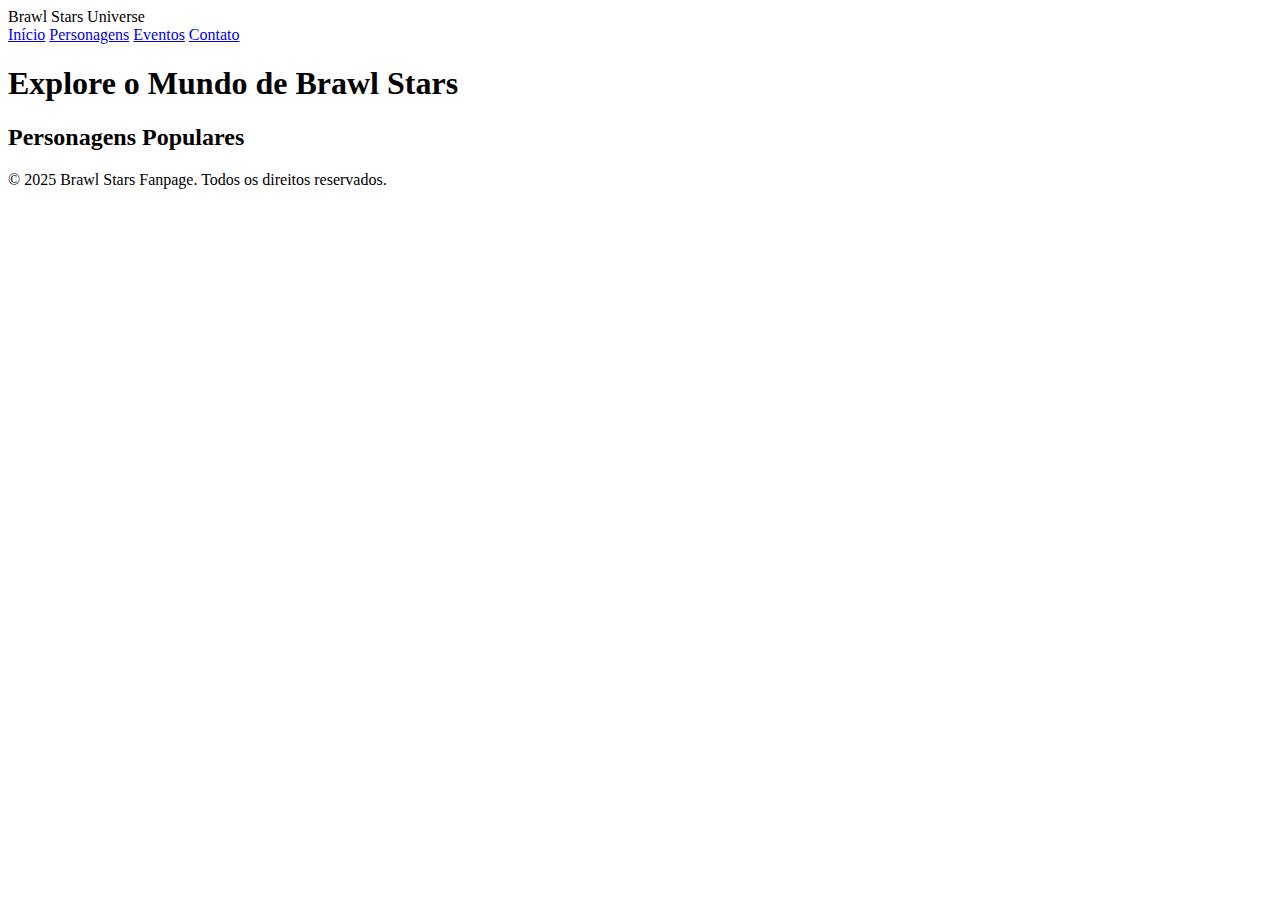
==== Brawl Stars/index.html @ bf9f19b7 "remodelagem total do site" ====
<!DOCTYPE html>
<html lang="pt-BR">
<head>
  <meta charset="UTF-8">
  <meta name="viewport" content="width=device-width, initial-scale=1.0">
  <title>Brawl Stars Universe</title>
  <link rel="stylesheet" href="style.css">
</head>
<body>
  <header>Brawl Stars Universe</header>
  <nav>
    <a href="#">Início</a>
    <a href="#personagens">Personagens</a>
    <a href="#eventos">Eventos</a>
    <a href="#contato">Contato</a>
  </nav>
  <section class="hero">
    <h1>Explore o Mundo de Brawl Stars</h1>
  </section>
  <section class="content" id="personagens">
    <h2>Personagens Populares</h2>
    <div class="character-card" id="cards-container"></div>
  </section>
  <footer>
    &copy; 2025 Brawl Stars Fanpage. Todos os direitos reservados.
  </footer>
  <script src="script.js"></script>
</body>
</html>
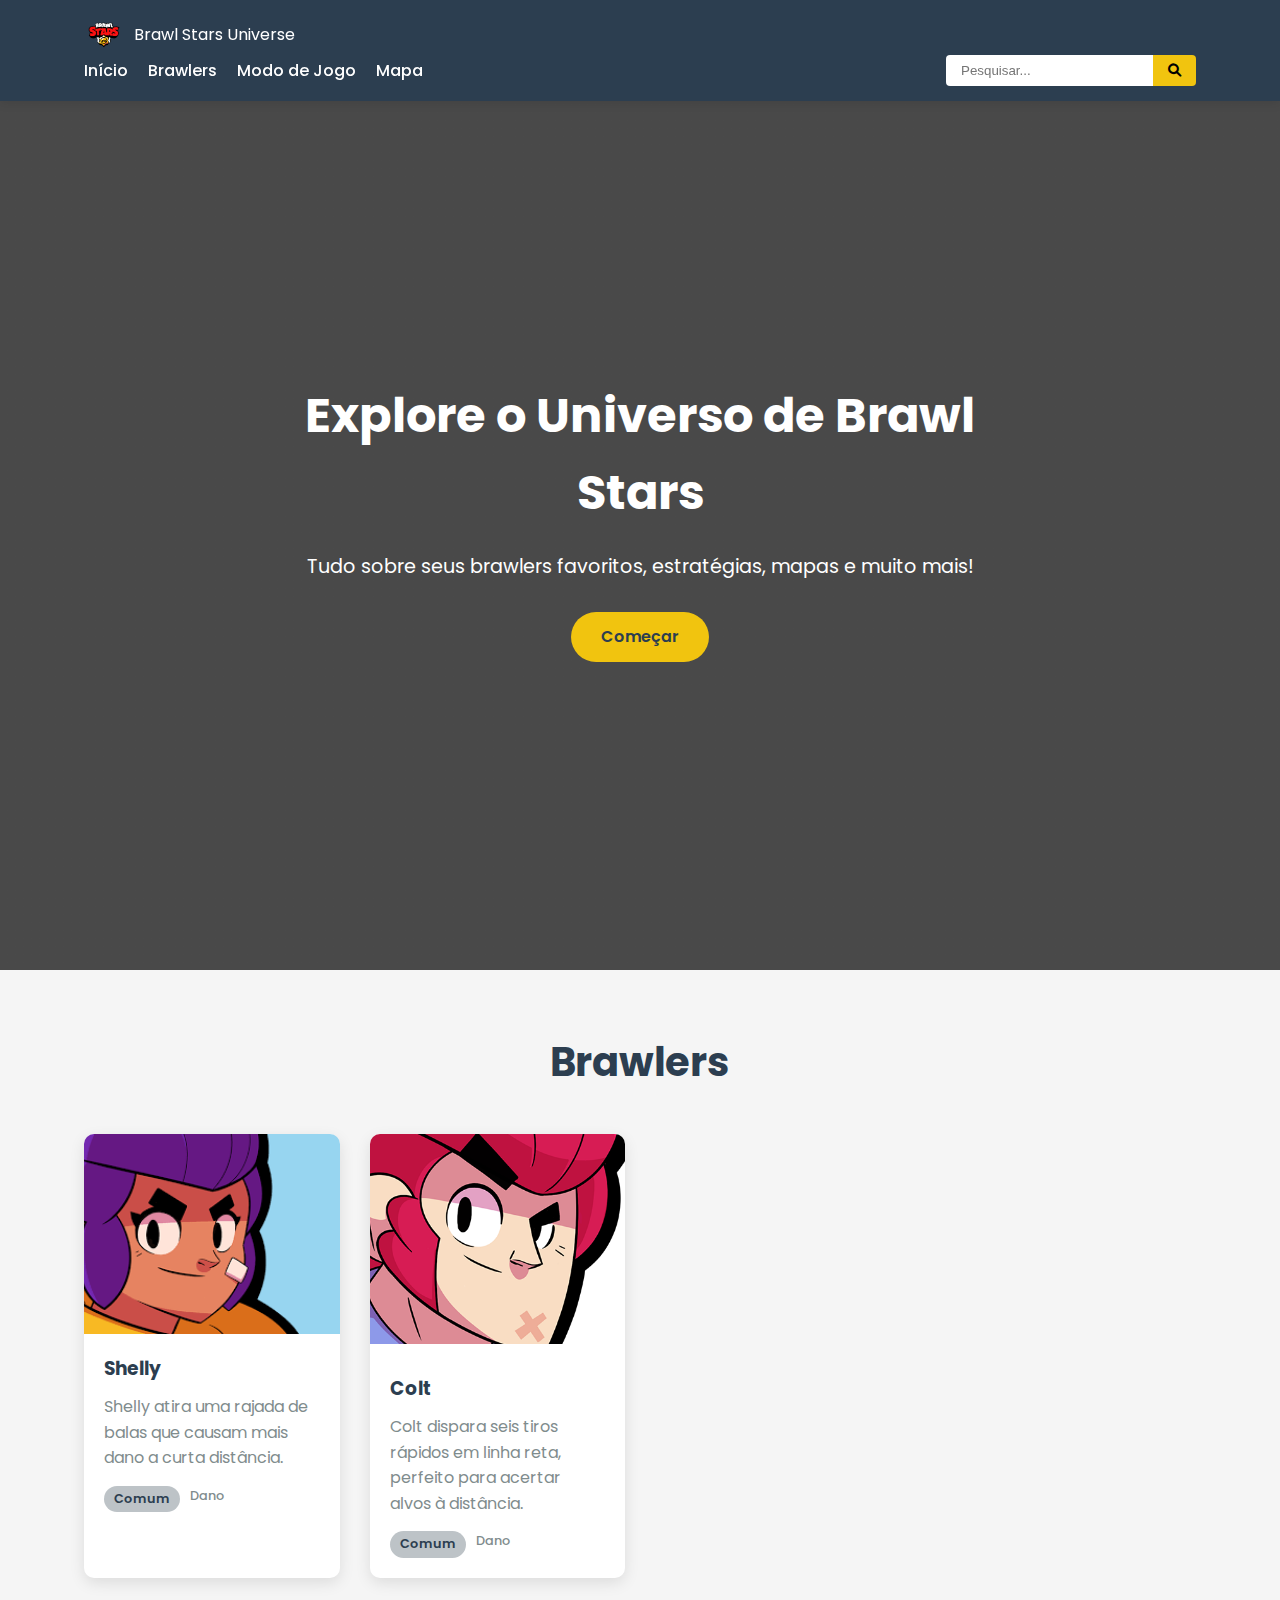
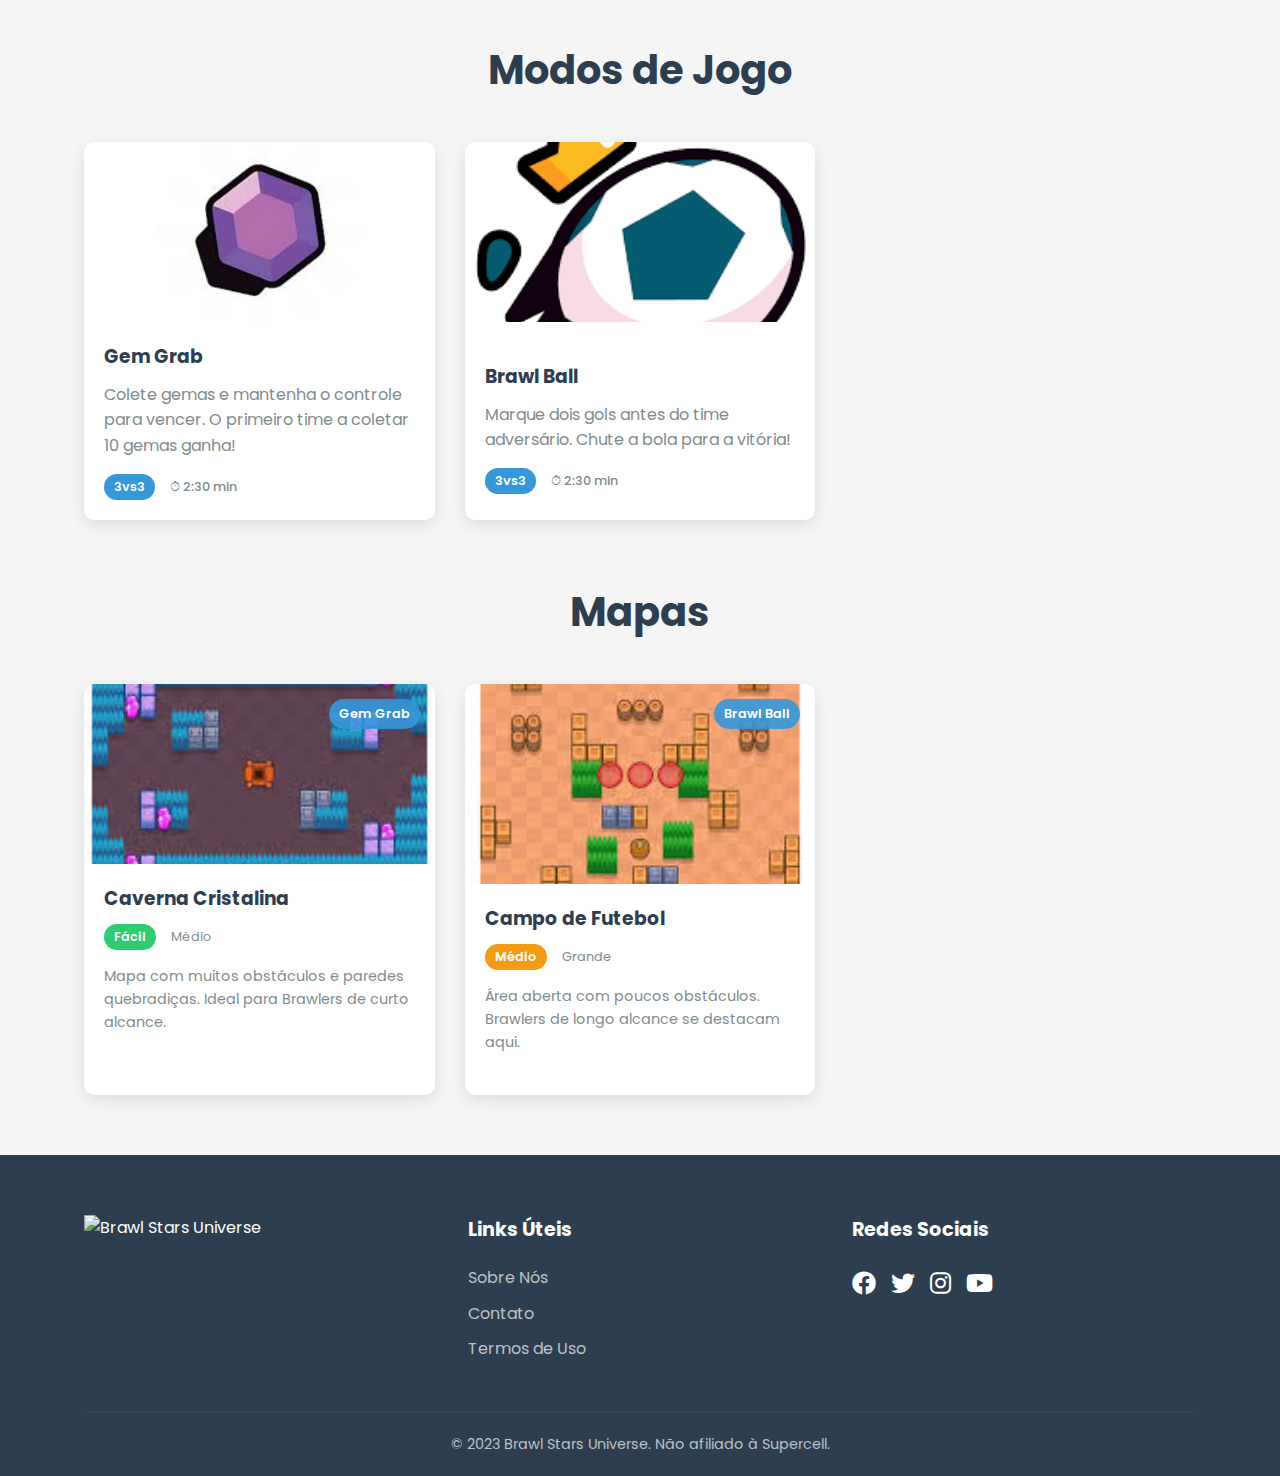
==== commit ad3ea13c: "Remodelagem total do site" ====
--- a/Brawl Stars/index.html
+++ b/Brawl Stars/index.html
@@ -1,29 +1,195 @@
 <!DOCTYPE html>
-<html lang="pt-BR">
+<html lang="pt-br">
 <head>
-  <meta charset="UTF-8">
-  <meta name="viewport" content="width=device-width, initial-scale=1.0">
-  <title>Brawl Stars Universe</title>
-  <link rel="stylesheet" href="style.css">
+    <meta charset="UTF-8">
+    <meta name="viewport" content="width=device-width, initial-scale=1.0">
+    <title>Brawl Stars Universe - O Melhor Site sobre Brawl Stars</title>
+    <link rel="stylesheet" href="./CSS/bs.css">
+    <link rel="stylesheet" href="https://cdnjs.cloudflare.com/ajax/libs/font-awesome/6.0.0-beta3/css/all.min.css">
+    <link href="https://fonts.googleapis.com/css2?family=Poppins:wght@300;400;600;700&display=swap" rel="stylesheet">
+    <script src="./JS/bs.js"></script>
 </head>
+
 <body>
-  <header>Brawl Stars Universe</header>
-  <nav>
-    <a href="#">Início</a>
-    <a href="#personagens">Personagens</a>
-    <a href="#eventos">Eventos</a>
-    <a href="#contato">Contato</a>
-  </nav>
-  <section class="hero">
-    <h1>Explore o Mundo de Brawl Stars</h1>
-  </section>
-  <section class="content" id="personagens">
-    <h2>Personagens Populares</h2>
-    <div class="character-card" id="cards-container"></div>
-  </section>
-  <footer>
-    &copy; 2025 Brawl Stars Fanpage. Todos os direitos reservados.
-  </footer>
-  <script src="script.js"></script>
+    <!-- Cabeçalho -->
+    <header class="header">
+        <div class="container">
+            <div class="logo">
+                <img src="./IMG/logo.png" alt="Brawl Stars Logo">
+                <span>Brawl Stars Universe</span>
+            </div>
+            <nav class="navbar">
+                <ul>
+                    <li><a href="#home">Início</a></li>
+                    <li><a href="#brawlers">Brawlers</a></li>
+                    <li><a href="#modes">Modo de Jogo</a></li>
+                    <li><a href="#maps">Mapa</a></li>
+                </ul>
+                <div class="search-box">
+                    <input type="text" placeholder="Pesquisar...">
+                    <button><i class="fas fa-search"></i></button>
+                </div>
+            </nav>
+            <div class="mobile-menu">
+                <i class="fas fa-bars"></i>
+            </div>
+        </div>
+    </header>
+
+    <!-- Hero Section -->
+    <section class="hero" id="home">
+        <div class="hero-content">
+            <h1>Explore o Universo de Brawl Stars</h1>
+            <p>Tudo sobre seus brawlers favoritos, estratégias, mapas e muito mais!</p>
+            <a href="#brawlers" class="btn">Começar</a>
+        </div>
+    </section>
+
+<!-- Seção Brawlers - Com imagens adicionadas manualmente -->
+<section class="brawlers-section" id="brawlers">
+  <div class="container">
+      <h2 class="section-title">Brawlers</h2>
+      <div class="brawlers-grid">
+          <!-- Shelly -->
+          <div class="brawler-card">
+              <div class="brawler-img-container">
+                  <img src="./IMG/shelly.png" alt="Shelly" class="brawler-image">
+              </div>
+              <div class="brawler-info">
+                  <h3>Shelly</h3>
+                  <p>Shelly atira uma rajada de balas que causam mais dano a curta distância.</p>
+                  <div class="brawler-meta">
+                      <span class="brawler-rarity comum">Comum</span>
+                      <span class="brawler-type">Dano</span>
+                  </div>
+              </div>
+          </div>
+          
+          <!-- Colt -->
+          <div class="brawler-card">
+              <div class="brawler-img-container colt-container">
+                  <img src="./IMG/colt.jpg" alt="Colt" class="brawler-image colt-image">
+              </div>
+              <div class="brawler-info">
+                  <h3>Colt</h3>
+                  <p>Colt dispara seis tiros rápidos em linha reta, perfeito para acertar alvos à distância.</p>
+                  <div class="brawler-meta">
+                      <span class="brawler-rarity comum">Comum</span>
+                      <span class="brawler-type">Dano</span>
+                  </div>
+              </div>
+          </div>
+      </div>
+  </div>
+</section>
+
+<!-- Seção Modos de Jogo -->
+<section class="modes-section" id="modes">
+  <div class="container">
+      <h2 class="section-title">Modos de Jogo</h2>
+      <div class="modes-grid">
+          <!-- Gem Grab -->
+          <div class="mode-card">
+              <div class="mode-img-container">
+                  <img src="./IMG/gem grab.jpeg" alt="Gem Grab" class="mode-image">
+              </div>
+              <div class="mode-info">
+                  <h3>Gem Grab</h3>
+                  <p>Colete gemas e mantenha o controle para vencer. O primeiro time a coletar 10 gemas ganha!</p>
+                  <div class="mode-meta">
+                      <span class="mode-type">3vs3</span>
+                      <span class="mode-duration">⏱ 2:30 min</span>
+                  </div>
+              </div>
+          </div>
+          
+          <!-- Brawl Ball -->
+          <div class="mode-card">
+              <div class="mode-img-container brawl-ball-container">
+                  <img src="./IMG/brawl ball.png" alt="Brawl Ball" class="mode-image brawl-ball-image">
+              </div>
+              <div class="mode-info">
+                  <h3>Brawl Ball</h3>
+                  <p>Marque dois gols antes do time adversário. Chute a bola para a vitória!</p>
+                  <div class="mode-meta">
+                      <span class="mode-type">3vs3</span>
+                      <span class="mode-duration">⏱ 2:30 min</span>
+                  </div>
+              </div>
+          </div>
+      </div>
+  </div>
+</section>
+
+<!-- Seção Mapas -->
+<section class="maps-section" id="maps">
+  <div class="container">
+      <h2 class="section-title">Mapas</h2>
+      <div class="maps-grid">
+          <!-- Caverna Cristalina -->
+          <div class="map-card">
+              <div class="map-img-container">
+                  <img src="./IMG/hrm mapa.jpeg" alt="Caverna Cristalina" class="map-image">
+                  <div class="map-mode-badge">Gem Grab</div>
+              </div>
+              <div class="map-info">
+                  <h3>Caverna Cristalina</h3>
+                  <div class="map-meta">
+                      <span class="map-difficulty easy">Fácil</span>
+                      <span class="map-size">Médio</span>
+                  </div>
+                  <p>Mapa com muitos obstáculos e paredes quebradiças. Ideal para Brawlers de curto alcance.</p>
+              </div>
+          </div>
+          
+          <!-- Campo de Futebol -->
+          <div class="map-card football-field-card">
+              <div class="map-img-container football-field-container">
+                  <img src="./IMG/dt.jpeg" alt="Campo de Futebol" class="map-image football-field-image">
+                  <div class="map-mode-badge">Brawl Ball</div>
+              </div>
+              <div class="map-info">
+                  <h3>Campo de Futebol</h3>
+                  <div class="map-meta">
+                      <span class="map-difficulty medium">Médio</span>
+                      <span class="map-size">Grande</span>
+                  </div>
+                  <p>Área aberta com poucos obstáculos. Brawlers de longo alcance se destacam aqui.</p>
+              </div>
+          </div>
+      </div>
+  </div>
+</section>
+
+    <!-- Rodapé -->
+    <footer class="footer">
+        <div class="container">
+            <div class="footer-content">
+                <div class="footer-logo">
+                    <img src="images/logo.png" alt="Brawl Stars Universe">
+                </div>
+                <div class="footer-links">
+                    <h3>Links Úteis</h3>
+                    <ul>
+                        <li><a href="#">Sobre Nós</a></li>
+                        <li><a href="#">Contato</a></li>
+                        <li><a href="#">Termos de Uso</a></li>
+                    </ul>
+                </div>
+                <div class="footer-social">
+                    <h3>Redes Sociais</h3>
+                    <div class="social-icons">
+                        <a href="#"><i class="fab fa-facebook"></i></a>
+                        <a href="#"><i class="fab fa-twitter"></i></a>
+                        <a href="#"><i class="fab fa-instagram"></i></a>
+                        <a href="#"><i class="fab fa-youtube"></i></a>
+                    </div>
+                </div>
+            </div>
+            <div class="footer-bottom">
+                <p>&copy; 2023 Brawl Stars Universe. Não afiliado à Supercell.</p>
+            </div>
+        </div>
+    </footer>
 </body>
 </html>--- a/Brawl Stars/CSS/bs.css
+++ b/Brawl Stars/CSS/bs.css
@@ -0,0 +1,579 @@
+/* Reset e Estilos Globais */
+* {
+  margin: 0;
+  padding: 0;
+  box-sizing: border-box;
+}
+
+body {
+  font-family: 'Poppins', sans-serif;
+  background-color: #f5f5f5;
+  color: #333;
+  line-height: 1.6;
+}
+
+.container {
+  width: 90%;
+  max-width: 1200px;
+  margin: 0 auto;
+  padding: 0 20px;
+}
+
+/* Cabeçalho */
+.header {
+  background-color: #2c3e50;
+  color: white;
+  padding: 15px 0;
+  position: fixed;
+  width: 100%;
+  top: 0;
+  z-index: 1000;
+  box-shadow: 0 2px 10px rgba(0, 0, 0, 0.1);
+}
+
+.logo {
+  display: flex;
+  align-items: center;
+  gap: 10px;
+}
+
+.logo img {
+  height: 40px;
+}
+
+.navbar {
+  display: flex;
+  justify-content: space-between;
+  align-items: center;
+}
+
+.navbar ul {
+  display: flex;
+  list-style: none;
+  gap: 20px;
+}
+
+.navbar a {
+  color: white;
+  text-decoration: none;
+  font-weight: 500;
+  transition: color 0.3s;
+}
+
+.navbar a:hover {
+  color: #f1c40f;
+}
+
+.search-box {
+  display: flex;
+  margin-left: 20px;
+}
+
+.search-box input {
+  padding: 8px 15px;
+  border: none;
+  border-radius: 4px 0 0 4px;
+}
+
+.search-box button {
+  background-color: #f1c40f;
+  border: none;
+  padding: 0 15px;
+  border-radius: 0 4px 4px 0;
+  cursor: pointer;
+}
+
+.mobile-menu {
+  display: none;
+  font-size: 24px;
+  cursor: pointer;
+}
+
+/* Hero Section */
+.hero {
+  background: linear-gradient(rgba(0, 0, 0, 0.7), rgba(0, 0, 0, 0.7)), url('../images/background.jpg');
+  background-size: cover;
+  background-position: center;
+  height: 100vh;
+  display: flex;
+  align-items: center;
+  text-align: center;
+  color: white;
+  margin-top: 70px;
+}
+
+.hero-content {
+  max-width: 800px;
+  margin: 0 auto;
+}
+
+.hero h1 {
+  font-size: 3rem;
+  margin-bottom: 20px;
+}
+
+.hero p {
+  font-size: 1.2rem;
+  margin-bottom: 30px;
+}
+
+.btn {
+  display: inline-block;
+  background-color: #f1c40f;
+  color: #2c3e50;
+  padding: 12px 30px;
+  border-radius: 30px;
+  text-decoration: none;
+  font-weight: 600;
+  transition: all 0.3s;
+}
+
+.btn:hover {
+  background-color: #e67e22;
+  transform: translateY(-3px);
+  box-shadow: 0 10px 20px rgba(0, 0, 0, 0.1);
+}
+
+/* Seções */
+.section-title {
+  text-align: center;
+  margin: 60px 0 40px;
+  font-size: 2.5rem;
+  color: #2c3e50;
+}
+
+/* Brawlers Section */
+.brawlers-grid {
+  display: grid;
+  grid-template-columns: repeat(auto-fill, minmax(250px, 1fr));
+  gap: 30px;
+  margin-bottom: 60px;
+}
+
+.brawler-card {
+  background-color: white;
+  border-radius: 10px;
+  overflow: hidden;
+  box-shadow: 0 5px 15px rgba(0, 0, 0, 0.1);
+  transition: transform 0.3s, box-shadow 0.3s;
+}
+
+.brawler-card:hover {
+  transform: translateY(-10px);
+  box-shadow: 0 15px 30px rgba(0, 0, 0, 0.2);
+}
+
+.brawler-card img {
+  width: 100%;
+  height: 200px;
+  object-fit: cover;
+}
+
+.brawler-info {
+  padding: 20px;
+}
+
+.brawler-info h3 {
+  margin-bottom: 10px;
+  color: #2c3e50;
+}
+
+.brawler-info p {
+  color: #7f8c8d;
+  margin-bottom: 15px;
+}
+
+.brawler-rarity {
+  display: inline-block;
+  padding: 5px 10px;
+  border-radius: 20px;
+  font-size: 0.8rem;
+  font-weight: 600;
+}
+
+/* Modos de Jogo */
+.modes-carousel {
+  display: flex;
+  overflow-x: auto;
+  gap: 20px;
+  padding: 20px 0;
+  scroll-snap-type: x mandatory;
+}
+
+.mode-card {
+  min-width: 300px;
+  scroll-snap-align: start;
+  background-color: white;
+  border-radius: 10px;
+  overflow: hidden;
+  box-shadow: 0 5px 15px rgba(0, 0, 0, 0.1);
+}
+
+.mode-card img {
+  width: 100%;
+  height: 180px;
+  object-fit: cover;
+}
+
+.mode-info {
+  padding: 15px;
+}
+
+/* Rodapé */
+.footer {
+  background-color: #2c3e50;
+  color: white;
+  padding: 60px 0 20px;
+}
+
+.footer-content {
+  display: grid;
+  grid-template-columns: repeat(auto-fit, minmax(250px, 1fr));
+  gap: 40px;
+  margin-bottom: 40px;
+}
+
+.footer-logo img {
+  height: 50px;
+  margin-bottom: 20px;
+}
+
+.footer-links h3, .footer-social h3 {
+  margin-bottom: 20px;
+  font-size: 1.2rem;
+}
+
+.footer-links ul {
+  list-style: none;
+}
+
+.footer-links li {
+  margin-bottom: 10px;
+}
+
+.footer-links a {
+  color: #bdc3c7;
+  text-decoration: none;
+  transition: color 0.3s;
+}
+
+.footer-links a:hover {
+  color: #f1c40f;
+}
+
+.social-icons {
+  display: flex;
+  gap: 15px;
+}
+
+.social-icons a {
+  color: white;
+  font-size: 1.5rem;
+  transition: color 0.3s;
+}
+
+.social-icons a:hover {
+  color: #f1c40f;
+}
+
+.footer-bottom {
+  text-align: center;
+  padding-top: 20px;
+  border-top: 1px solid #34495e;
+  color: #bdc3c7;
+  font-size: 0.9rem;
+}
+
+.brawler-card img {
+  width: 100%;
+  height: 200px;
+  object-fit: cover; 
+  object-position: center; 
+  display: block;
+}
+
+
+/* Estilos específicos para as imagens dos brawlers */
+.brawler-img-container {
+  height: 200px;
+  overflow: hidden;
+  position: relative;
+}
+
+.brawler-image {
+  width: 100%;
+  height: 100%;
+  object-fit: cover;
+  object-position: center;
+  transition: transform 0.3s ease;
+}
+
+/* Ajustes específicos para o Colt */
+.colt-container {
+  height: 220px; /* Container um pouco maior para o Colt */
+}
+
+.colt-image {
+  object-position: top center; /* Ajusta o enquadramento para mostrar melhor o personagem */
+  transform: scale(1.1); /* Dá um leve zoom */
+}
+
+/* Efeito hover */
+.brawler-card:hover .brawler-image {
+  transform: scale(1.05);
+}
+
+.brawler-card:hover .colt-image {
+  transform: scale(1.15);
+}
+
+/* Estilos para as informações de raridade e tipo */
+.brawler-meta {
+  display: flex;
+  gap: 10px;
+  margin-top: 10px;
+}
+
+.brawler-rarity {
+  padding: 3px 10px;
+  border-radius: 15px;
+  font-size: 0.8rem;
+  font-weight: 600;
+}
+
+.brawler-rarity.comum {
+  background-color: #bdc3c7;
+  color: #2c3e50;
+}
+
+.brawler-type {
+  font-size: 0.8rem;
+  color: #7f8c8d;
+  font-weight: 500;
+}
+/* Responsividade */
+@media (max-width: 768px) {
+  .navbar {
+      display: none;
+  }
+
+  .mobile-menu {
+      display: block;
+  }
+
+  .hero h1 {
+      font-size: 2rem;
+  }
+
+  .hero p {
+      font-size: 1rem;
+  }
+}
+
+/* Estilos para a seção de modos de jogo */
+.modes-grid {
+  display: grid;
+  grid-template-columns: repeat(auto-fill, minmax(300px, 1fr));
+  gap: 30px;
+  margin-bottom: 60px;
+}
+
+.mode-card {
+  background-color: white;
+  border-radius: 10px;
+  overflow: hidden;
+  box-shadow: 0 5px 15px rgba(0, 0, 0, 0.1);
+  transition: transform 0.3s, box-shadow 0.3s;
+}
+
+.mode-card:hover {
+  transform: translateY(-10px);
+  box-shadow: 0 15px 30px rgba(0, 0, 0, 0.2);
+}
+
+.mode-img-container {
+  height: 180px;
+  overflow: hidden;
+  position: relative;
+}
+
+.mode-image {
+  width: 100%;
+  height: 100%;
+  object-fit: cover;
+  object-position: center;
+  transition: transform 0.3s ease;
+}
+
+/* Ajuste específico para Brawl Ball */
+.brawl-ball-container {
+  height: 200px;
+}
+
+.brawl-ball-image {
+  object-position: center 30%;
+}
+
+.mode-info {
+  padding: 20px;
+}
+
+.mode-info h3 {
+  margin-bottom: 10px;
+  color: #2c3e50;
+}
+
+.mode-info p {
+  color: #7f8c8d;
+  margin-bottom: 15px;
+}
+
+.mode-meta {
+  display: flex;
+  gap: 15px;
+  margin-top: 10px;
+}
+
+.mode-type {
+  background-color: #3498db;
+  color: white;
+  padding: 3px 10px;
+  border-radius: 15px;
+  font-size: 0.8rem;
+  font-weight: 600;
+}
+
+.mode-duration {
+  font-size: 0.8rem;
+  color: #7f8c8d;
+  font-weight: 500;
+  display: flex;
+  align-items: center;
+  gap: 5px;
+}
+
+/* Estilos para a seção de mapas */
+.maps-grid {
+  display: grid;
+  grid-template-columns: repeat(auto-fill, minmax(320px, 1fr));
+  gap: 30px;
+  margin-bottom: 60px;
+}
+
+.map-card {
+  background-color: white;
+  border-radius: 10px;
+  overflow: hidden;
+  box-shadow: 0 5px 15px rgba(0, 0, 0, 0.1);
+  transition: all 0.3s ease;
+}
+
+.map-card:hover {
+  transform: translateY(-10px);
+  box-shadow: 0 15px 30px rgba(0, 0, 0, 0.2);
+}
+
+.map-img-container {
+  height: 180px;
+  position: relative;
+  overflow: hidden;
+}
+
+.map-image {
+  width: 100%;
+  height: 100%;
+  object-fit: cover;
+  object-position: center;
+  transition: transform 0.5s ease;
+}
+
+.map-card:hover .map-image {
+  transform: scale(1.1);
+}
+
+.map-mode-badge {
+  position: absolute;
+  top: 15px;
+  right: 15px;
+  background-color: rgba(52, 152, 219, 0.9);
+  color: white;
+  padding: 5px 10px;
+  border-radius: 20px;
+  font-size: 0.8rem;
+  font-weight: 600;
+}
+
+.map-info {
+  padding: 20px;
+}
+
+.map-info h3 {
+  margin-bottom: 10px;
+  color: #2c3e50;
+}
+
+.map-meta {
+  display: flex;
+  gap: 15px;
+  margin-bottom: 15px;
+}
+
+.map-difficulty {
+  font-size: 0.8rem;
+  font-weight: 600;
+  padding: 3px 10px;
+  border-radius: 15px;
+}
+
+.map-difficulty.easy {
+  background-color: #2ecc71;
+  color: white;
+}
+
+.map-difficulty.medium {
+  background-color: #f39c12;
+  color: white;
+}
+
+.map-difficulty.hard {
+  background-color: #e74c3c;
+  color: white;
+}
+
+.map-size {
+  font-size: 0.8rem;
+  color: #7f8c8d;
+  display: flex;
+  align-items: center;
+}
+
+.map-info p {
+  color: #7f8c8d;
+  margin-bottom: 20px;
+  font-size: 0.9rem;
+}
+
+.btn-map {
+  display: inline-block;
+  background-color: #9b59b6;
+  color: white;
+  padding: 8px 20px;
+  border-radius: 20px;
+  font-size: 0.8rem;
+  font-weight: 600;
+  transition: all 0.3s;
+}
+
+.btn-map:hover {
+  background-color: #8e44ad;
+  transform: translateY(-2px);
+}
+
+/* Ajustes específicos para Campo de Futebol */
+.football-field-container {
+  height: 200px;
+}
+
+.football-field-image {
+  object-position: center 30%;
+}